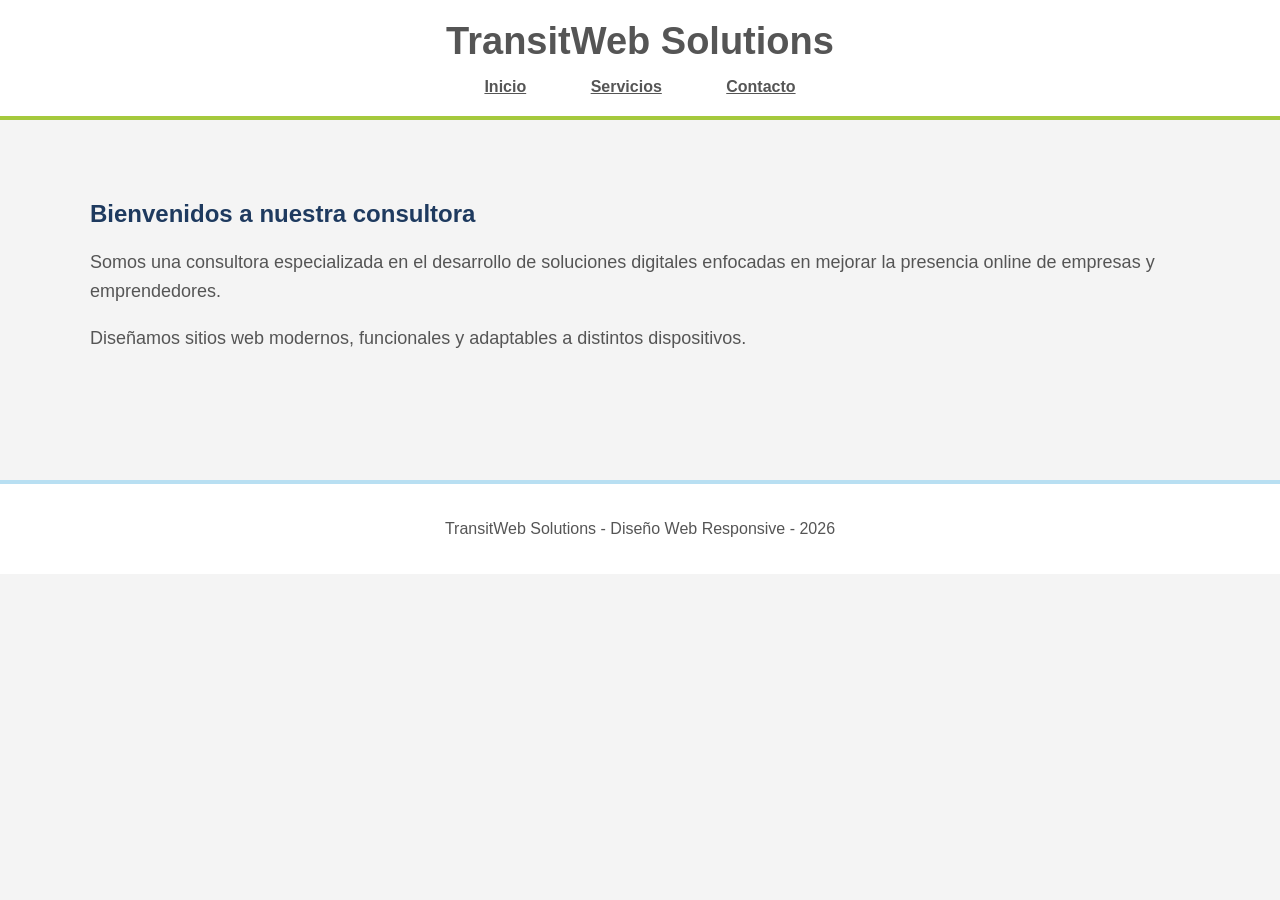
==== index.html @ 6f522b7a "Version 1 1era etapa del proyecto. Se creo el pagina inicial, el servicio y el contacto. Se le agr" ====
<!DOCTYPE html>
<html lang="es">
<head>
    <meta charset="UTF-8">
    <meta name="viewport" content="width=device-width, initial-scale=1.0">
    <title>TransitWeb Solutions - Inicio</title>
    <link rel="stylesheet" href="diseño.css">
</head>
<body>
    <header>
        <h1>TransitWeb Solutions</h1>
        <nav>
            <ul>
                <li><a href="index.html">Inicio</a></li>
                <li><a href="servicios.html">Servicios</a></li>
                <li><a href="contacto.html">Contacto</a></li>
            </ul>
        </nav>
    </header>

    <main>
        <section class="contenido">
            <h2>Bienvenidos a nuestra consultora</h2>
            <p>
                Somos una consultora especializada en el desarrollo de soluciones digitales
                enfocadas en mejorar la presencia online de empresas y emprendedores.
            </p>
            <p>
                Diseñamos sitios web modernos, funcionales y adaptables a distintos dispositivos.
            </p>
        </section>
    </main>

    <footer>
        <p>TransitWeb Solutions - Diseño Web Responsive - 2026</p>
    </footer>
</body>
</html>
---- diseño.css ----
body {
    margin: 0;
    font-family: Arial, sans-serif;
    background-color: #f4f4f4;
    color: #555;
}

header {
    background-color: #ffffff;
    color: #555;
    text-align: center;
    padding: 20px;
    border-bottom: 4px solid #a5c93d;
}

header h1 {
    margin: 0;
    font-size: 38px;
    color: #555;
}

nav {
    margin-top: 15px;
}

nav ul {
    list-style: none;
    padding: 0;
    margin: 0;
}

nav li {
    display: inline-block;
    margin: 0 15px;
}

nav a {
    color: #555;
    margin: 0 15px;
    font-weight: bold;
}

nav a:hover {
    color: #a5c93d;
}

main {
    padding: 30px 20px;
}

.contenido {
    max-width: 1100px;
    margin: 30px auto;
    padding: 20px;
}

.card {
    background-color: white;
    padding: 20px;
    margin-bottom: 20px;
    
}

.card h3 {
    color: #555;
    margin-top: 0;
}

.contenido h2 {
    color: #1e3a5f;
    margin-top: 0;
}

.contenido p {
    font-size: 18px;
    line-height: 1.6;
}

.lista-servicios {
    list-style: none;
    padding: 0;
}

.lista-servicios li {
    background-color: #dce6f2;
    margin: 10px 0;
    padding: 15px;
    border-radius: 8px;
}

footer {
    background-color: #ffffff;
    color: #555;
    text-align: center;
    padding: 20px;
    border-top: 4px solid #b8dff2;
    margin-top: 30px;
}
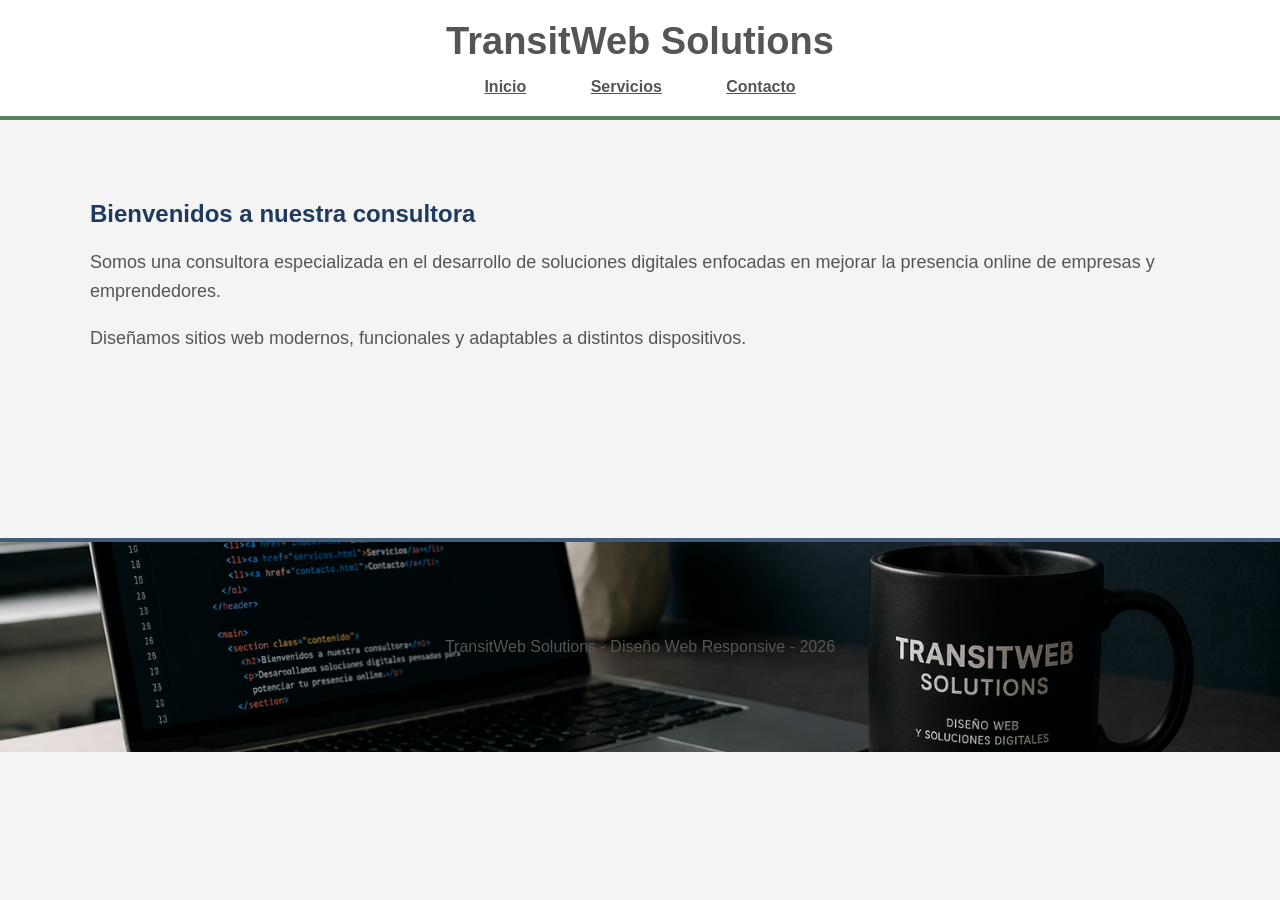
==== commit a64c5561: "Actualizar footer" ====
--- a/index.html
+++ b/index.html
@@ -29,6 +29,7 @@
                 Diseñamos sitios web modernos, funcionales y adaptables a distintos dispositivos.
             </p>
         </section>
+        
     </main>
 
     <footer>
--- a/diseño.css
+++ b/diseño.css
@@ -10,7 +10,7 @@
     color: #555;
     text-align: center;
     padding: 20px;
-    border-bottom: 4px solid #a5c93d;
+    border-bottom: 4px solid #588157;
 }
 
 header h1 {
@@ -46,6 +46,8 @@
 
 main {
     padding: 30px 20px;
+    height: 358px;
+    
 }
 
 .contenido {
@@ -54,17 +56,6 @@
     padding: 20px;
 }
 
-.card {
-    background-color: white;
-    padding: 20px;
-    margin-bottom: 20px;
-    
-}
-
-.card h3 {
-    color: #555;
-    margin-top: 0;
-}
 
 .contenido h2 {
     color: #1e3a5f;
@@ -89,10 +80,16 @@
 }
 
 footer {
-    background-color: #ffffff;
+    background-image: url(Footer.png);
+    background-size: cover;
+    background-position: center;
+    background-repeat: no-repeat;
+    text-align: center;
     color: #555;
     text-align: center;
-    padding: 20px;
-    border-top: 4px solid #b8dff2;
-    margin-top: 30px;
-}+    padding: 80px 20px;
+    position: relative;
+    border-top: 4px solid #415A77;
+    margin-top: auto;
+}
+
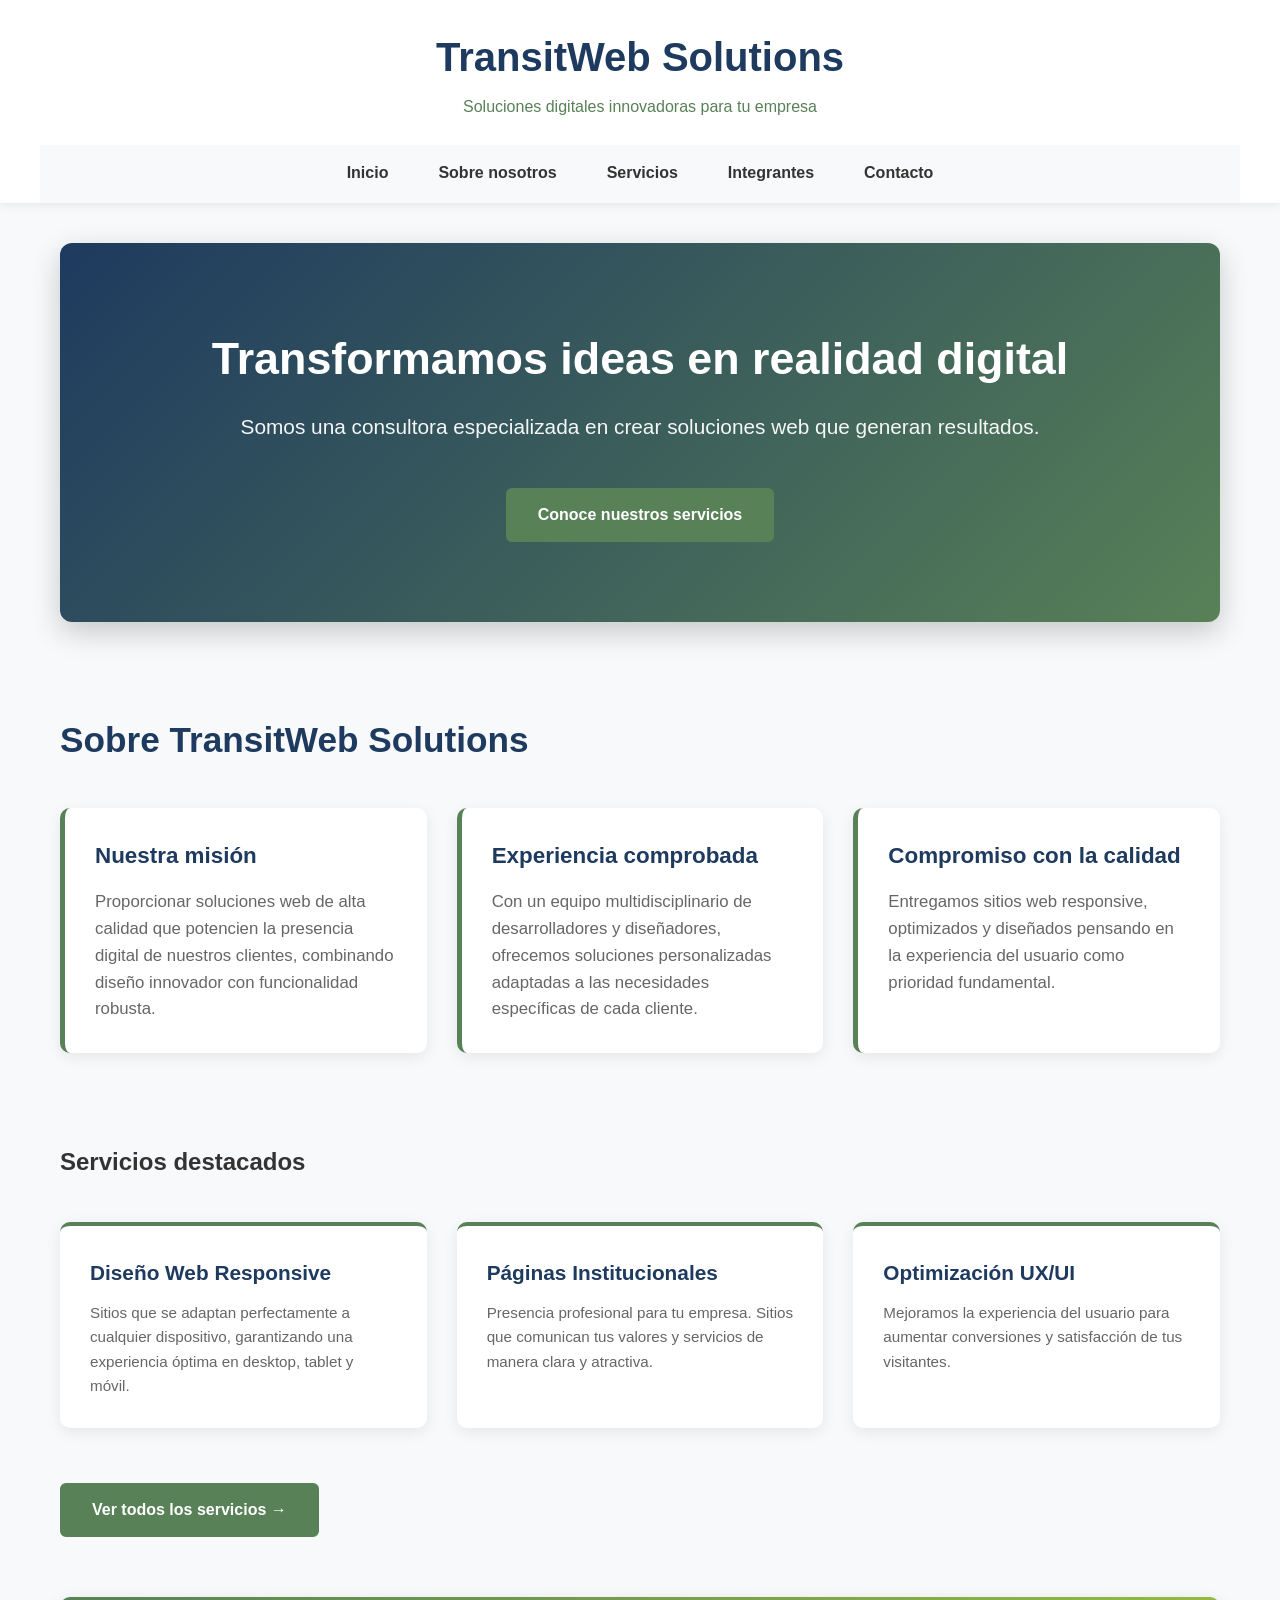
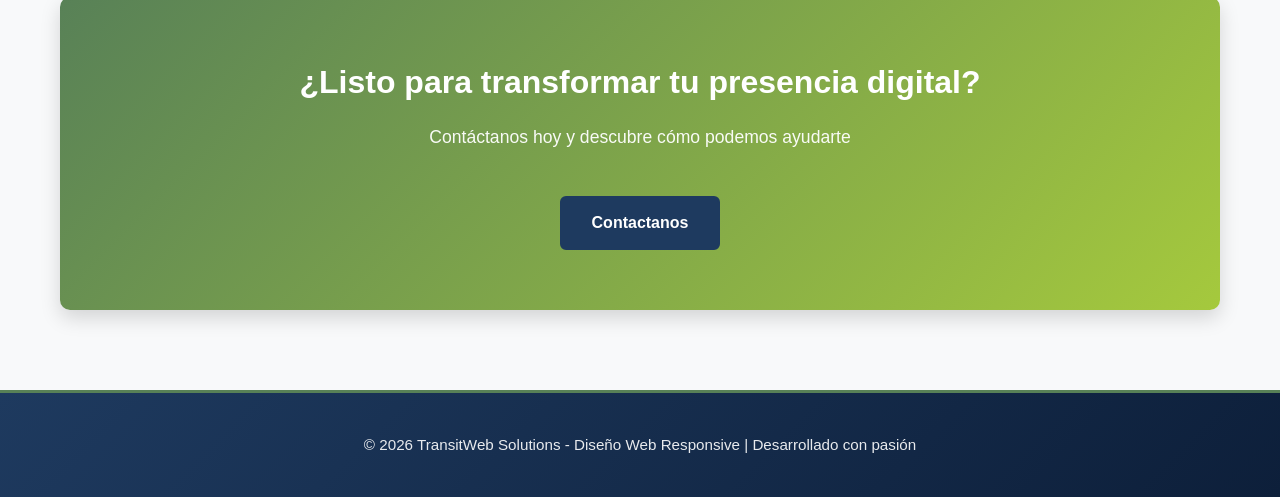
==== commit e9c8e321: "Add files via upload" ====
--- a/index.html
+++ b/index.html
@@ -8,32 +8,78 @@
 </head>
 <body>
     <header>
-        <h1>TransitWeb Solutions</h1>
+        <div class="header-container">
+            <h1>TransitWeb Solutions</h1>
+            <p class="tagline">Soluciones digitales innovadoras para tu empresa</p>
+        </div>
         <nav>
             <ul>
-                <li><a href="index.html">Inicio</a></li>
+                <li><a href="index.html#inicio">Inicio</a></li>
+                <li><a href="index.html#sobre-nosotros">Sobre nosotros</a></li>
                 <li><a href="servicios.html">Servicios</a></li>
+                <li><a href="integrantes.html">Integrantes</a></li>
                 <li><a href="contacto.html">Contacto</a></li>
             </ul>
         </nav>
     </header>
 
     <main>
-        <section class="contenido">
-            <h2>Bienvenidos a nuestra consultora</h2>
-            <p>
-                Somos una consultora especializada en el desarrollo de soluciones digitales
-                enfocadas en mejorar la presencia online de empresas y emprendedores.
-            </p>
-            <p>
-                Diseñamos sitios web modernos, funcionales y adaptables a distintos dispositivos.
-            </p>
+        <section id="inicio" class="hero">
+            <div class="hero-content">
+                <h2>Transformamos ideas en realidad digital</h2>
+                <p>Somos una consultora especializada en crear soluciones web que generan resultados.</p>
+                <a href="servicios.html" class="cta-button">Conoce nuestros servicios</a>
+            </div>
         </section>
-        
+
+        <section id="sobre-nosotros" class="contenido">
+            <h2>Sobre TransitWeb Solutions</h2>
+            <div class="about-grid">
+                <div class="about-item">
+                    <h3>Nuestra misión</h3>
+                    <p>Proporcionar soluciones web de alta calidad que potencien la presencia digital de nuestros clientes, combinando diseño innovador con funcionalidad robusta.</p>
+                </div>
+                <div class="about-item">
+                    <h3>Experiencia comprobada</h3>
+                    <p>Con un equipo multidisciplinario de desarrolladores y diseñadores, ofrecemos soluciones personalizadas adaptadas a las necesidades específicas de cada cliente.</p>
+                </div>
+                <div class="about-item">
+                    <h3>Compromiso con la calidad</h3>
+                    <p>Entregamos sitios web responsive, optimizados y diseñados pensando en la experiencia del usuario como prioridad fundamental.</p>
+                </div>
+            </div>
+        </section>
+
+        <section class="servicios-destacados">
+            <h2>Servicios destacados</h2>
+            <div class="servicios-grid">
+                <div class="servicio-card">
+                    <h3>Diseño Web Responsive</h3>
+                    <p>Sitios que se adaptan perfectamente a cualquier dispositivo, garantizando una experiencia óptima en desktop, tablet y móvil.</p>
+                </div>
+                <div class="servicio-card">
+                    <h3>Páginas Institucionales</h3>
+                    <p>Presencia profesional para tu empresa. Sitios que comunican tus valores y servicios de manera clara y atractiva.</p>
+                </div>
+                <div class="servicio-card">
+                    <h3>Optimización UX/UI</h3>
+                    <p>Mejoramos la experiencia del usuario para aumentar conversiones y satisfacción de tus visitantes.</p>
+                </div>
+            </div>
+            <a href="servicios.html" class="view-all">Ver todos los servicios →</a>
+        </section>
+
+        <section class="call-to-action">
+            <h2>¿Listo para transformar tu presencia digital?</h2>
+            <p>Contáctanos hoy y descubre cómo podemos ayudarte</p>
+            <a href="contacto.html" class="cta-button-dark">Contactanos</a>
+        </section>
     </main>
 
     <footer>
-        <p>TransitWeb Solutions - Diseño Web Responsive - 2026</p>
+        <div class="footer-content">
+            <p>&copy; 2026 TransitWeb Solutions - Diseño Web Responsive | Desarrollado con pasión</p>
+        </div>
     </footer>
 </body>
 </html>
--- a/diseño.css
+++ b/diseño.css
@@ -1,95 +1,572 @@
+* {
+    margin: 0;
+    padding: 0;
+    box-sizing: border-box;
+}
+
 body {
-    margin: 0;
-    font-family: Arial, sans-serif;
-    background-color: #f4f4f4;
-    color: #555;
-}
-
+    font-family: 'Segoe UI', Tahoma, Geneva, Verdana, sans-serif;
+    background-color: #f8f9fa;
+    color: #333;
+    line-height: 1.6;
+}
+
+/* HEADER */
 header {
     background-color: #ffffff;
-    color: #555;
+    box-shadow: 0 2px 10px rgba(0, 0, 0, 0.08);
+    position: sticky;
+    top: 0;
+    z-index: 1000;
+}
+
+.header-container {
+    max-width: 1200px;
+    margin: 0 auto;
+    padding: 25px 20px;
     text-align: center;
-    padding: 20px;
-    border-bottom: 4px solid #588157;
 }
 
 header h1 {
-    margin: 0;
-    font-size: 38px;
-    color: #555;
-}
-
+    font-size: 2.5rem;
+    color: #1e3a5f;
+    margin-bottom: 5px;
+    font-weight: 700;
+}
+
+.tagline {
+    color: #588157;
+    font-size: 1rem;
+    font-weight: 500;
+    margin: 0;
+}
+
+/* NAVEGACIÓN */
 nav {
-    margin-top: 15px;
+    max-width: 1200px;
+    margin: 0 auto;
+    background-color: #f8f9fa;
 }
 
 nav ul {
     list-style: none;
+    display: flex;
+    justify-content: center;
+    flex-wrap: wrap;
+    gap: 0;
     padding: 0;
-    margin: 0;
 }
 
 nav li {
+    margin: 0;
+}
+
+nav a {
+    display: block;
+    color: #333;
+    text-decoration: none;
+    font-weight: 600;
+    padding: 15px 25px;
+    transition: all 0.3s ease;
+    border-bottom: 3px solid transparent;
+}
+
+nav a:hover {
+    color: #588157;
+    border-bottom-color: #588157;
+    background-color: #f0f5f0;
+}
+
+/* MAIN */
+main {
+    max-width: 1200px;
+    margin: 0 auto;
+    padding: 0 20px;
+    min-height: calc(100vh - 300px);
+}
+
+/* HERO */
+.hero {
+    background: linear-gradient(135deg, #1e3a5f 0%, #588157 100%);
+    color: white;
+    padding: 80px 20px;
+    text-align: center;
+    border-radius: 12px;
+    margin: 40px 0;
+    box-shadow: 0 10px 30px rgba(0, 0, 0, 0.2);
+}
+
+.hero-content h2 {
+    font-size: 2.8rem;
+    margin-bottom: 15px;
+    font-weight: 700;
+}
+
+.hero-content p {
+    font-size: 1.3rem;
+    margin-bottom: 30px;
+    opacity: 0.95;
+}
+
+/* CONTENIDO GENERAL */
+.contenido {
+    padding: 50px 0;
+}
+
+.contenido h2 {
+    color: #1e3a5f;
+    font-size: 2.2rem;
+    margin-bottom: 20px;
+    font-weight: 700;
+}
+
+.contenido p {
+    font-size: 1.05rem;
+    color: #555;
+    margin-bottom: 20px;
+}
+
+.intro-text {
+    font-size: 1.1rem;
+    color: #666;
+    margin-bottom: 40px !important;
+    font-style: italic;
+}
+
+/* GRILLAS */
+.about-grid, .servicios-grid, .integrantes-grid, .valores-grid, .razones-grid {
+    display: grid;
+    grid-template-columns: repeat(auto-fit, minmax(300px, 1fr));
+    gap: 30px;
+    margin: 40px 0;
+}
+
+/* TARJETAS SOBRE NOSOTROS */
+.about-item {
+    background-color: white;
+    padding: 30px;
+    border-radius: 10px;
+    border-left: 5px solid #588157;
+    box-shadow: 0 4px 15px rgba(0, 0, 0, 0.08);
+    transition: transform 0.3s ease, box-shadow 0.3s ease;
+}
+
+.about-item:hover {
+    transform: translateY(-5px);
+    box-shadow: 0 8px 25px rgba(0, 0, 0, 0.12);
+}
+
+.about-item h3 {
+    color: #1e3a5f;
+    font-size: 1.4rem;
+    margin-bottom: 15px;
+    font-weight: 600;
+}
+
+.about-item p {
+    color: #666;
+    margin: 0;
+}
+
+/* TARJETAS DE SERVICIOS */
+.servicio-card {
+    background-color: white;
+    padding: 30px;
+    border-radius: 10px;
+    box-shadow: 0 4px 15px rgba(0, 0, 0, 0.08);
+    transition: all 0.3s ease;
+    border-top: 4px solid #588157;
+}
+
+.servicio-card:hover {
+    transform: translateY(-8px);
+    box-shadow: 0 10px 30px rgba(0, 0, 0, 0.15);
+    border-top-color: #a5c93d;
+}
+
+.servicio-card h3 {
+    color: #1e3a5f;
+    font-size: 1.3rem;
+    margin-bottom: 12px;
+    font-weight: 600;
+}
+
+.servicio-card p {
+    color: #666;
+    margin: 0;
+    font-size: 0.95rem;
+}
+
+/* SECCIÓN DE SERVICIOS DETALLADOS */
+.servicios-detallados {
+    margin: 40px 0;
+}
+
+.servicio-detalle {
+    background-color: white;
+    padding: 30px;
+    margin-bottom: 20px;
+    border-radius: 8px;
+    border-left: 5px solid #a5c93d;
+    box-shadow: 0 2px 10px rgba(0, 0, 0, 0.05);
+}
+
+.servicio-detalle h3 {
+    color: #1e3a5f;
+    font-size: 1.3rem;
+    margin-bottom: 12px;
+    font-weight: 600;
+}
+
+.servicio-detalle p {
+    color: #666;
+    margin-bottom: 15px;
+}
+
+.caracteristicas {
+    list-style: none;
+    padding-left: 0;
+}
+
+.caracteristicas li {
+    padding: 8px 0;
+    padding-left: 25px;
+    position: relative;
+    color: #555;
+}
+
+.caracteristicas li:before {
+    content: "✓";
+    position: absolute;
+    left: 0;
+    color: #588157;
+    font-weight: bold;
+    font-size: 1.2rem;
+}
+
+/* BOTONES */
+.cta-button, .cta-button-dark, .view-all, .link-personal {
     display: inline-block;
-    margin: 0 15px;
-}
-
-nav a {
+    padding: 12px 30px;
+    margin-top: 15px;
+    background-color: #588157;
+    color: white;
+    text-decoration: none;
+    border-radius: 6px;
+    font-weight: 600;
+    transition: all 0.3s ease;
+    border: 2px solid #588157;
+}
+
+.cta-button:hover, .cta-button-dark:hover, .view-all:hover, .link-personal:hover {
+    background-color: #4a6a48;
+    transform: translateY(-2px);
+    box-shadow: 0 5px 15px rgba(88, 129, 87, 0.3);
+}
+
+.cta-button-dark {
+    background-color: #1e3a5f;
+    border-color: #1e3a5f;
+}
+
+.cta-button-dark:hover {
+    background-color: #152a48;
+    box-shadow: 0 5px 15px rgba(30, 58, 95, 0.3);
+}
+
+/* SECCIÓN CALL TO ACTION */
+.call-to-action {
+    background: linear-gradient(135deg, #588157 0%, #a5c93d 100%);
+    color: white;
+    padding: 60px 30px;
+    text-align: center;
+    border-radius: 10px;
+    margin: 60px 0;
+    box-shadow: 0 8px 20px rgba(0, 0, 0, 0.15);
+}
+
+.call-to-action h2 {
+    color: white;
+    font-size: 2rem;
+    margin-bottom: 15px;
+}
+
+.call-to-action p {
+    color: rgba(255, 255, 255, 0.95);
+    font-size: 1.1rem;
+    margin-bottom: 30px;
+}
+
+/* POR QUÉ ELEGIRNOS */
+.por-que-elegirnos {
+    padding: 40px 0;
+}
+
+.razones-grid {
+    margin-top: 30px;
+}
+
+.razon {
+    background-color: white;
+    padding: 25px;
+    border-radius: 8px;
+    box-shadow: 0 2px 8px rgba(0, 0, 0, 0.05);
+    text-align: center;
+}
+
+.razon h4 {
+    color: #588157;
+    font-size: 1.1rem;
+    margin-bottom: 10px;
+    font-weight: 600;
+}
+
+.razon p {
+    color: #666;
+    font-size: 0.95rem;
+    margin: 0;
+}
+
+/* TARJETAS DE INTEGRANTES */
+.integrante-card {
+    background-color: white;
+    border-radius: 10px;
+    overflow: hidden;
+    box-shadow: 0 4px 15px rgba(0, 0, 0, 0.08);
+    transition: all 0.3s ease;
+}
+
+.integrante-card:hover {
+    transform: translateY(-8px);
+    box-shadow: 0 10px 30px rgba(0, 0, 0, 0.15);
+}
+
+.integrante-info {
+    padding: 30px;
+}
+
+.integrante-info h3 {
+    color: #1e3a5f;
+    font-size: 1.3rem;
+    margin-bottom: 8px;
+    font-weight: 600;
+}
+
+.rol {
+    color: #588157;
+    font-weight: 600;
+    font-size: 0.95rem;
+    margin-bottom: 12px !important;
+}
+
+.descripcion {
+    color: #666;
+    font-size: 0.95rem;
+    margin-bottom: 15px !important;
+    line-height: 1.5;
+}
+
+.link-personal {
+    font-size: 0.9rem;
+    padding: 8px 20px;
+    margin-top: 0 !important;
+}
+
+/* VALORES */
+.valores {
+    margin-top: 60px;
+}
+
+.valor {
+    background-color: white;
+    padding: 25px;
+    border-radius: 8px;
+    text-align: center;
+    box-shadow: 0 2px 8px rgba(0, 0, 0, 0.05);
+}
+
+.valor h4 {
+    color: #588157;
+    font-size: 1.2rem;
+    margin-bottom: 10px;
+    font-weight: 600;
+}
+
+.valor p {
+    color: #666;
+    margin: 0;
+    font-size: 0.95rem;
+}
+
+/* CONTACTO */
+.contact-info {
+    display: grid;
+    grid-template-columns: repeat(auto-fit, minmax(250px, 1fr));
+    gap: 30px;
+    margin: 40px 0;
+}
+
+.info-item {
+    background-color: white;
+    padding: 30px;
+    border-radius: 8px;
+    border-left: 4px solid #588157;
+    box-shadow: 0 2px 8px rgba(0, 0, 0, 0.05);
+}
+
+.info-item h3 {
+    color: #1e3a5f;
+    margin-bottom: 12px;
+}
+
+.info-item p {
+    margin: 0;
+    color: #666;
+}
+
+.info-item a {
+    color: #588157;
+    text-decoration: none;
+    font-weight: 600;
+    transition: color 0.3s ease;
+}
+
+.info-item a:hover {
+    color: #a5c93d;
+}
+
+.mt-40 {
+    margin-top: 40px;
+}
+
+.note {
+    background-color: #f0f5f0;
+    padding: 15px;
+    border-radius: 6px;
     color: #555;
-    margin: 0 15px;
-    font-weight: bold;
-}
-
-nav a:hover {
+    font-size: 0.95rem;
+    margin-top: 15px !important;
+}
+
+/* FOOTER */
+footer {
+    background: linear-gradient(135deg, #1e3a5f 0%, #0d1f3a 100%);
+    color: white;
+    text-align: center;
+    padding: 40px 20px;
+    margin-top: 80px;
+    border-top: 3px solid #588157;
+}
+
+.footer-content {
+    max-width: 1200px;
+    margin: 0 auto;
+}
+
+footer p {
+    margin: 0;
+    color: rgba(255, 255, 255, 0.9);
+    font-size: 0.95rem;
+}
+
+footer a {
     color: #a5c93d;
-}
-
-main {
-    padding: 30px 20px;
-    height: 358px;
-    
-}
-
-.contenido {
-    max-width: 1100px;
-    margin: 30px auto;
-    padding: 20px;
-}
-
-
-.contenido h2 {
-    color: #1e3a5f;
-    margin-top: 0;
-}
-
-.contenido p {
-    font-size: 18px;
-    line-height: 1.6;
-}
-
-.lista-servicios {
-    list-style: none;
-    padding: 0;
-}
-
-.lista-servicios li {
-    background-color: #dce6f2;
-    margin: 10px 0;
-    padding: 15px;
-    border-radius: 8px;
-}
-
-footer {
-    background-image: url(Footer.png);
-    background-size: cover;
-    background-position: center;
-    background-repeat: no-repeat;
-    text-align: center;
-    color: #555;
-    text-align: center;
-    padding: 80px 20px;
-    position: relative;
-    border-top: 4px solid #415A77;
-    margin-top: auto;
-}
-
+    text-decoration: none;
+}
+
+footer a:hover {
+    text-decoration: underline;
+}
+
+/* RESPONSIVE */
+@media (max-width: 768px) {
+    header h1 {
+        font-size: 2rem;
+    }
+
+    .tagline {
+        font-size: 0.9rem;
+    }
+
+    nav ul {
+        gap: 0;
+    }
+
+    nav a {
+        padding: 12px 15px;
+        font-size: 0.9rem;
+    }
+
+    .hero {
+        padding: 40px 20px;
+        margin: 20px 0;
+    }
+
+    .hero-content h2 {
+        font-size: 1.8rem;
+    }
+
+    .hero-content p {
+        font-size: 1rem;
+    }
+
+    .contenido h2 {
+        font-size: 1.8rem;
+    }
+
+    .call-to-action {
+        padding: 40px 20px;
+        margin: 40px 0;
+    }
+
+    .call-to-action h2 {
+        font-size: 1.5rem;
+    }
+
+    .about-grid, .servicios-grid, .integrantes-grid, .valores-grid, .razones-grid {
+        grid-template-columns: 1fr;
+        gap: 20px;
+    }
+
+    .servicios-detallados {
+        margin: 20px 0;
+    }
+
+    .servicio-detalle {
+        padding: 20px;
+        margin-bottom: 15px;
+    }
+}
+
+@media (max-width: 480px) {
+    header h1 {
+        font-size: 1.5rem;
+    }
+
+    .tagline {
+        font-size: 0.8rem;
+    }
+
+    nav a {
+        padding: 10px 12px;
+        font-size: 0.85rem;
+    }
+
+    .hero-content h2 {
+        font-size: 1.5rem;
+    }
+
+    .contenido h2 {
+        font-size: 1.5rem;
+    }
+
+    main {
+        padding: 0 15px;
+    }
+
+    .cta-button, .cta-button-dark, .view-all, .link-personal {
+        padding: 10px 20px;
+        font-size: 0.9rem;
+    }
+}
+
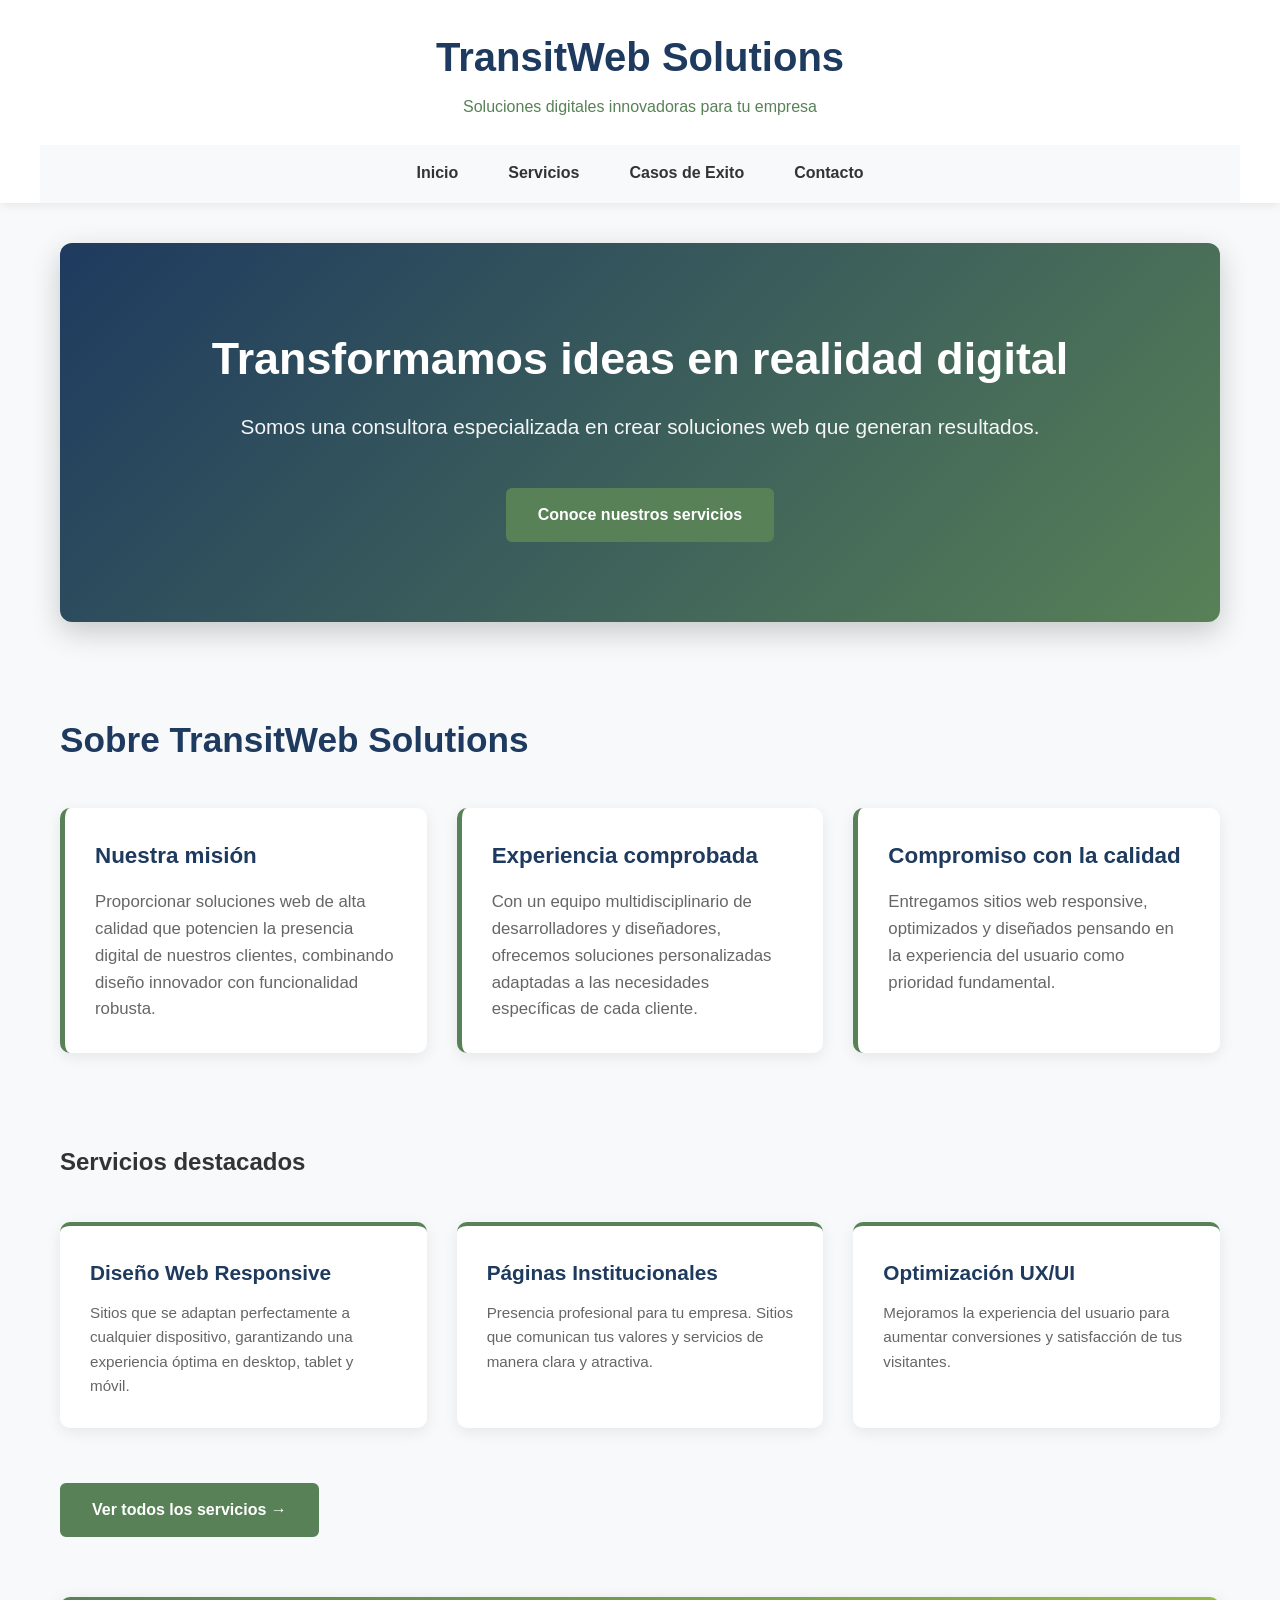
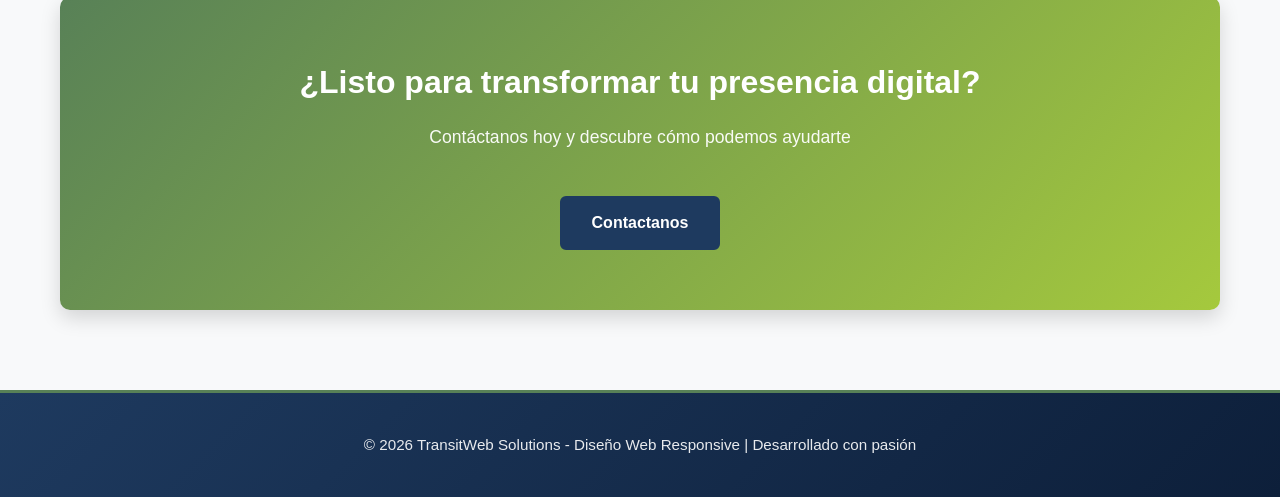
==== commit b3afc0f4: "Comit Nueva version 01" ====
--- a/index.html
+++ b/index.html
@@ -15,9 +15,8 @@
         <nav>
             <ul>
                 <li><a href="index.html#inicio">Inicio</a></li>
-                <li><a href="index.html#sobre-nosotros">Sobre nosotros</a></li>
                 <li><a href="servicios.html">Servicios</a></li>
-                <li><a href="integrantes.html">Integrantes</a></li>
+                <li><a href="casosDeExito.html">Casos de Exito</a></li>
                 <li><a href="contacto.html">Contacto</a></li>
             </ul>
         </nav>
--- a/diseño.css
+++ b/diseño.css
@@ -11,7 +11,7 @@
     line-height: 1.6;
 }
 
-/* HEADER */
+
 header {
     background-color: #ffffff;
     box-shadow: 0 2px 10px rgba(0, 0, 0, 0.08);
@@ -41,7 +41,7 @@
     margin: 0;
 }
 
-/* NAVEGACIÓN */
+
 nav {
     max-width: 1200px;
     margin: 0 auto;
@@ -77,7 +77,7 @@
     background-color: #f0f5f0;
 }
 
-/* MAIN */
+
 main {
     max-width: 1200px;
     margin: 0 auto;
@@ -85,7 +85,7 @@
     min-height: calc(100vh - 300px);
 }
 
-/* HERO */
+
 .hero {
     background: linear-gradient(135deg, #1e3a5f 0%, #588157 100%);
     color: white;
@@ -108,7 +108,7 @@
     opacity: 0.95;
 }
 
-/* CONTENIDO GENERAL */
+
 .contenido {
     padding: 50px 0;
 }
@@ -133,15 +133,15 @@
     font-style: italic;
 }
 
-/* GRILLAS */
-.about-grid, .servicios-grid, .integrantes-grid, .valores-grid, .razones-grid {
+
+.about-grid, .servicios-grid, .casosDeExito-grid, .valores-grid, .razones-grid {
     display: grid;
     grid-template-columns: repeat(auto-fit, minmax(300px, 1fr));
     gap: 30px;
     margin: 40px 0;
 }
 
-/* TARJETAS SOBRE NOSOTROS */
+
 .about-item {
     background-color: white;
     padding: 30px;
@@ -168,7 +168,7 @@
     margin: 0;
 }
 
-/* TARJETAS DE SERVICIOS */
+
 .servicio-card {
     background-color: white;
     padding: 30px;
@@ -197,7 +197,7 @@
     font-size: 0.95rem;
 }
 
-/* SECCIÓN DE SERVICIOS DETALLADOS */
+
 .servicios-detallados {
     margin: 40px 0;
 }
@@ -244,7 +244,7 @@
     font-size: 1.2rem;
 }
 
-/* BOTONES */
+
 .cta-button, .cta-button-dark, .view-all, .link-personal {
     display: inline-block;
     padding: 12px 30px;
@@ -274,7 +274,7 @@
     box-shadow: 0 5px 15px rgba(30, 58, 95, 0.3);
 }
 
-/* SECCIÓN CALL TO ACTION */
+
 .call-to-action {
     background: linear-gradient(135deg, #588157 0%, #a5c93d 100%);
     color: white;
@@ -297,7 +297,7 @@
     margin-bottom: 30px;
 }
 
-/* POR QUÉ ELEGIRNOS */
+
 .por-que-elegirnos {
     padding: 40px 0;
 }
@@ -327,25 +327,28 @@
     margin: 0;
 }
 
-/* TARJETAS DE INTEGRANTES */
-.integrante-card {
+
+.casosDeExito-card {
     background-color: white;
     border-radius: 10px;
     overflow: hidden;
     box-shadow: 0 4px 15px rgba(0, 0, 0, 0.08);
     transition: all 0.3s ease;
-}
-
-.integrante-card:hover {
+    display: flex;
+    flex-direction: column;
+    height: 100%;
+}
+
+.casosDeExito-card:hover {
     transform: translateY(-8px);
     box-shadow: 0 10px 30px rgba(0, 0, 0, 0.15);
 }
 
-.integrante-info {
+.casosDeExito-info {
     padding: 30px;
 }
 
-.integrante-info h3 {
+.casosDeExito-info h3 {
     color: #1e3a5f;
     font-size: 1.3rem;
     margin-bottom: 8px;
@@ -372,7 +375,7 @@
     margin-top: 0 !important;
 }
 
-/* VALORES */
+
 .valores {
     margin-top: 60px;
 }
@@ -398,7 +401,7 @@
     font-size: 0.95rem;
 }
 
-/* CONTACTO */
+
 .contact-info {
     display: grid;
     grid-template-columns: repeat(auto-fit, minmax(250px, 1fr));
@@ -448,7 +451,7 @@
     margin-top: 15px !important;
 }
 
-/* FOOTER */
+
 footer {
     background: linear-gradient(135deg, #1e3a5f 0%, #0d1f3a 100%);
     color: white;
@@ -478,7 +481,7 @@
     text-decoration: underline;
 }
 
-/* RESPONSIVE */
+
 @media (max-width: 768px) {
     header h1 {
         font-size: 2rem;
@@ -523,7 +526,13 @@
         font-size: 1.5rem;
     }
 
-    .about-grid, .servicios-grid, .integrantes-grid, .valores-grid, .razones-grid {
+    .caso-img {
+    width: 100%;
+    height: 80px;
+    object-fit: cover;
+    display: block;
+    }
+    .about-grid, .servicios-grid, .casosDeExito-grid, .valores-grid, .razones-grid {
         grid-template-columns: 1fr;
         gap: 20px;
     }
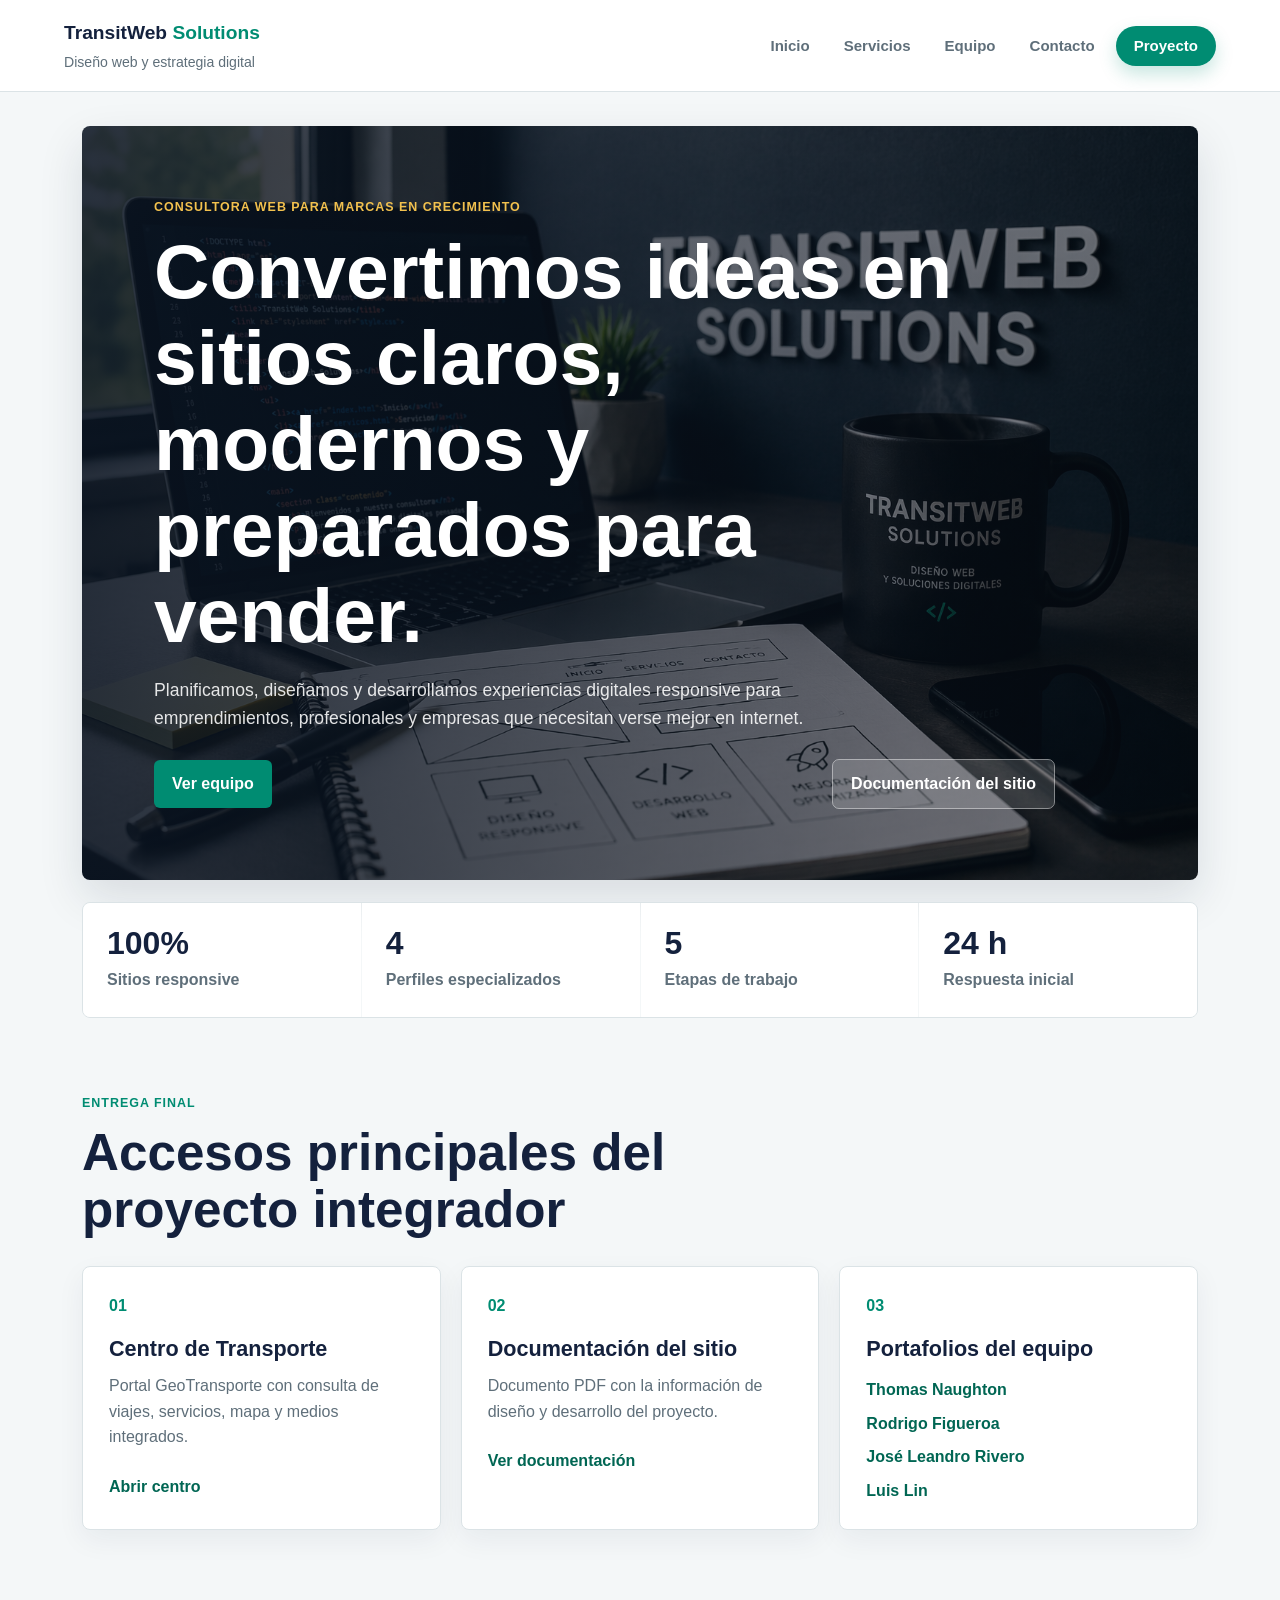
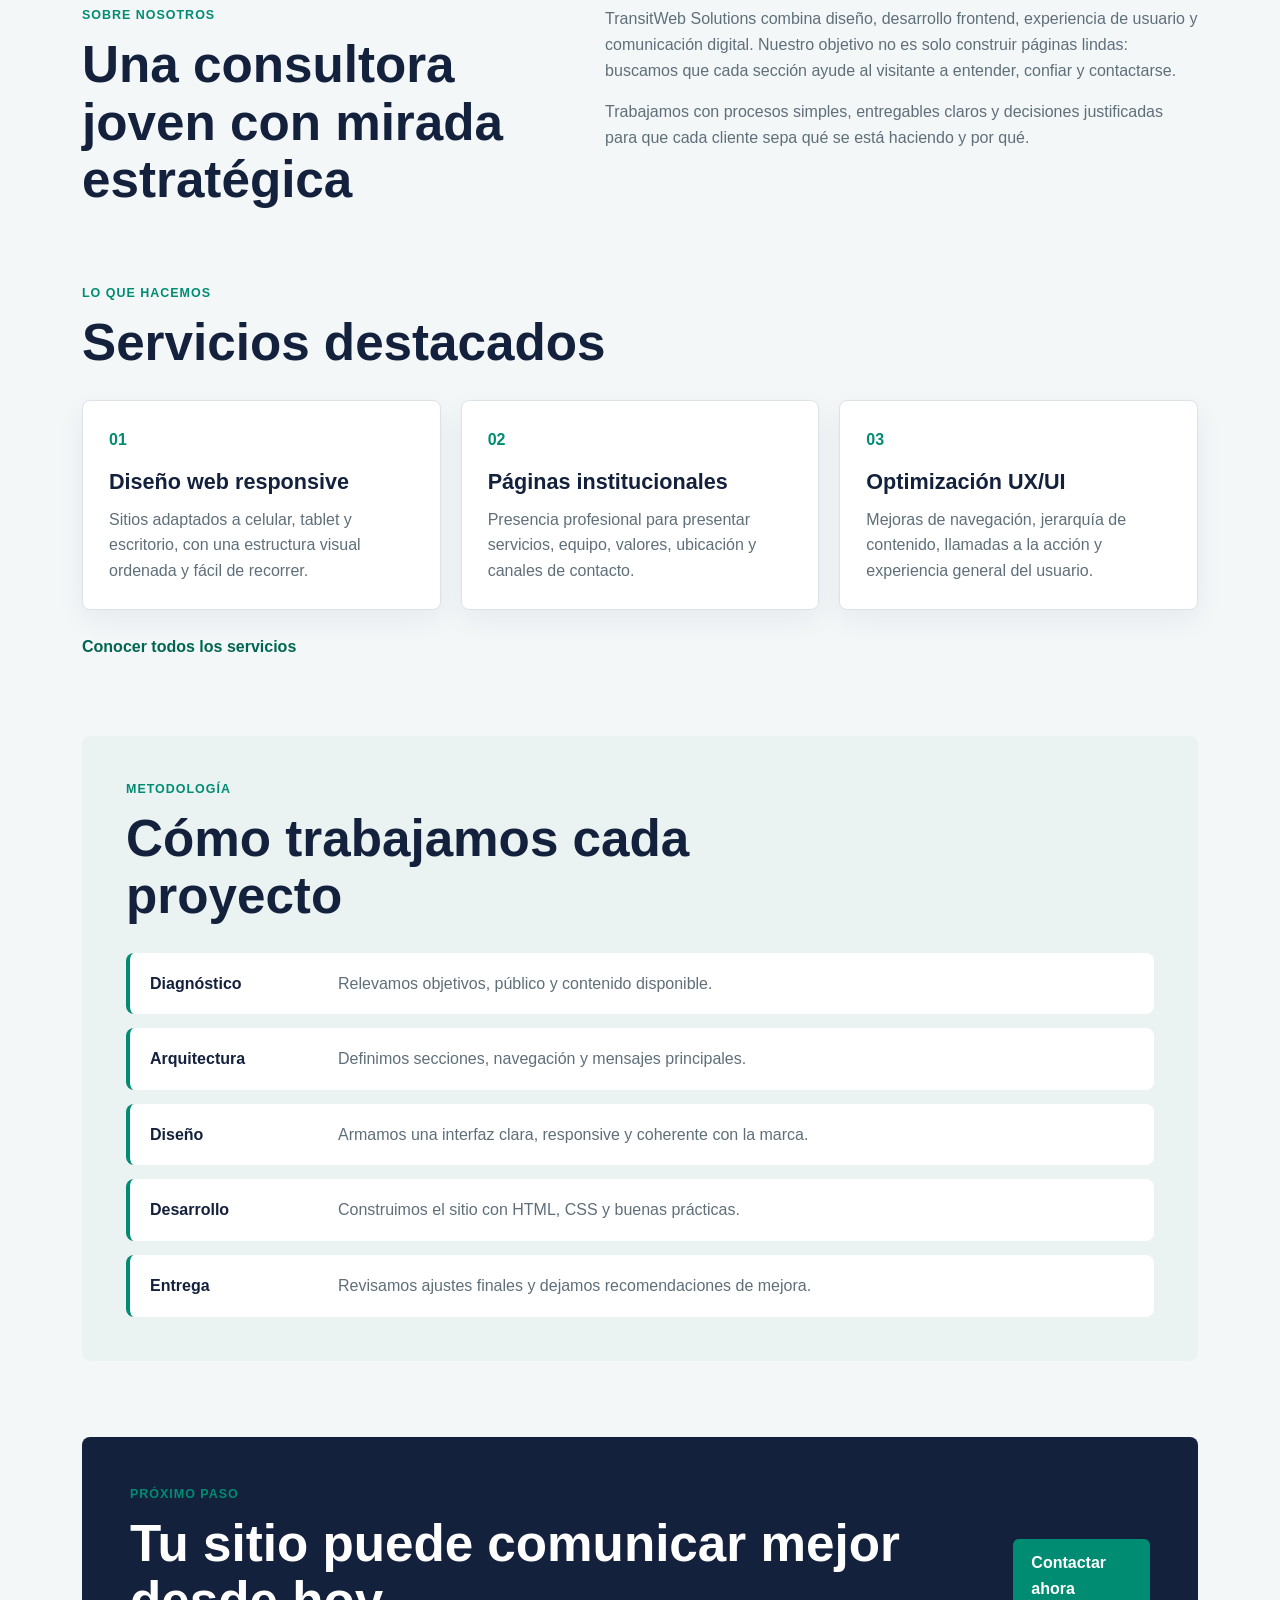
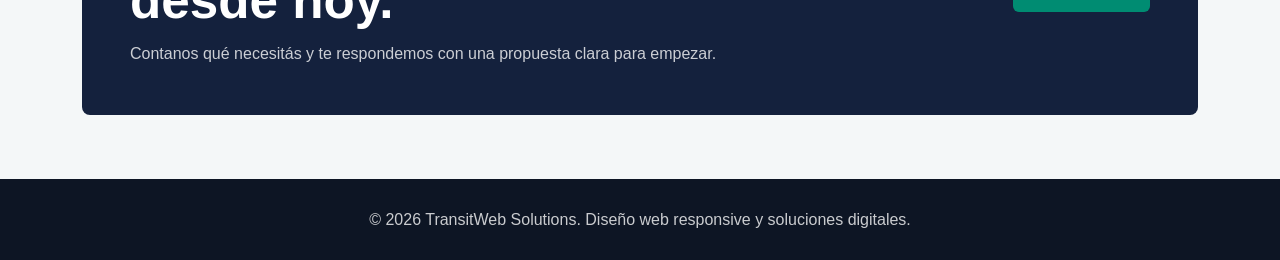
==== commit ce3fb1d5: "Commit 330 Ultimos pasos" ====
--- a/index.html
+++ b/index.html
@@ -1,84 +1,154 @@
-<!DOCTYPE html>
-<html lang="es">
-<head>
-    <meta charset="UTF-8">
-    <meta name="viewport" content="width=device-width, initial-scale=1.0">
-    <title>TransitWeb Solutions - Inicio</title>
-    <link rel="stylesheet" href="diseño.css">
-</head>
-<body>
-    <header>
-        <div class="header-container">
-            <h1>TransitWeb Solutions</h1>
-            <p class="tagline">Soluciones digitales innovadoras para tu empresa</p>
-        </div>
-        <nav>
-            <ul>
-                <li><a href="index.html#inicio">Inicio</a></li>
-                <li><a href="servicios.html">Servicios</a></li>
-                <li><a href="casosDeExito.html">Casos de Exito</a></li>
-                <li><a href="contacto.html">Contacto</a></li>
-            </ul>
-        </nav>
-    </header>
-
-    <main>
-        <section id="inicio" class="hero">
-            <div class="hero-content">
-                <h2>Transformamos ideas en realidad digital</h2>
-                <p>Somos una consultora especializada en crear soluciones web que generan resultados.</p>
-                <a href="servicios.html" class="cta-button">Conoce nuestros servicios</a>
-            </div>
-        </section>
-
-        <section id="sobre-nosotros" class="contenido">
-            <h2>Sobre TransitWeb Solutions</h2>
-            <div class="about-grid">
-                <div class="about-item">
-                    <h3>Nuestra misión</h3>
-                    <p>Proporcionar soluciones web de alta calidad que potencien la presencia digital de nuestros clientes, combinando diseño innovador con funcionalidad robusta.</p>
-                </div>
-                <div class="about-item">
-                    <h3>Experiencia comprobada</h3>
-                    <p>Con un equipo multidisciplinario de desarrolladores y diseñadores, ofrecemos soluciones personalizadas adaptadas a las necesidades específicas de cada cliente.</p>
-                </div>
-                <div class="about-item">
-                    <h3>Compromiso con la calidad</h3>
-                    <p>Entregamos sitios web responsive, optimizados y diseñados pensando en la experiencia del usuario como prioridad fundamental.</p>
-                </div>
-            </div>
-        </section>
-
-        <section class="servicios-destacados">
-            <h2>Servicios destacados</h2>
-            <div class="servicios-grid">
-                <div class="servicio-card">
-                    <h3>Diseño Web Responsive</h3>
-                    <p>Sitios que se adaptan perfectamente a cualquier dispositivo, garantizando una experiencia óptima en desktop, tablet y móvil.</p>
-                </div>
-                <div class="servicio-card">
-                    <h3>Páginas Institucionales</h3>
-                    <p>Presencia profesional para tu empresa. Sitios que comunican tus valores y servicios de manera clara y atractiva.</p>
-                </div>
-                <div class="servicio-card">
-                    <h3>Optimización UX/UI</h3>
-                    <p>Mejoramos la experiencia del usuario para aumentar conversiones y satisfacción de tus visitantes.</p>
-                </div>
-            </div>
-            <a href="servicios.html" class="view-all">Ver todos los servicios →</a>
-        </section>
-
-        <section class="call-to-action">
-            <h2>¿Listo para transformar tu presencia digital?</h2>
-            <p>Contáctanos hoy y descubre cómo podemos ayudarte</p>
-            <a href="contacto.html" class="cta-button-dark">Contactanos</a>
-        </section>
-    </main>
-
-    <footer>
-        <div class="footer-content">
-            <p>&copy; 2026 TransitWeb Solutions - Diseño Web Responsive | Desarrollado con pasión</p>
-        </div>
-    </footer>
-</body>
-</html>+<!DOCTYPE html>
+<html lang="es">
+<head>
+    <meta charset="UTF-8">
+    <meta name="viewport" content="width=device-width, initial-scale=1.0">
+    <title>TransitWeb Solutions | Consultora digital</title>
+    <link rel="stylesheet" href="diseño.css">
+</head>
+<body>
+    <header class="site-header">
+        <div class="brand">
+            <a href="index.html" class="logo">TransitWeb <span>Solutions</span></a>
+            <p>Diseño web y estrategia digital</p>
+        </div>
+        <nav aria-label="Navegación principal">
+            <ul>
+                <li><a href="index.html#inicio">Inicio</a></li>
+                <li><a href="servicios.html">Servicios</a></li>
+                <li><a href="integrantes.html">Equipo</a></li>
+                <li><a href="contacto.html">Contacto</a></li>
+                <li><a href="../../Centro-transporte-inteligente-Grupo-10-main/index.html" class="project-link">Proyecto</a></li>
+            </ul>
+        </nav>
+    </header>
+
+    <main>
+        <section id="inicio" class="hero">
+            <div class="hero-content">
+                <p class="eyebrow">Consultora web para marcas en crecimiento</p>
+                <h1>Convertimos ideas en sitios claros, modernos y preparados para vender.</h1>
+                <p>Planificamos, diseñamos y desarrollamos experiencias digitales responsive para emprendimientos, profesionales y empresas que necesitan verse mejor en internet.</p>
+                <div class="hero-actions">
+                    <a href="integrantes.html" class="button primary">Ver equipo</a>
+                    <a href="GeoTransporte_Actividad2.pdf" class="button secondary doc-button" target="_blank" rel="noopener">Documentación del sitio</a>
+                </div>
+            </div>
+        </section>
+
+        <section class="metrics" aria-label="Indicadores de la consultora">
+            <article>
+                <strong>100%</strong>
+                <span>Sitios responsive</span>
+            </article>
+            <article>
+                <strong>4</strong>
+                <span>Perfiles especializados</span>
+            </article>
+            <article>
+                <strong>5</strong>
+                <span>Etapas de trabajo</span>
+            </article>
+            <article>
+                <strong>24 h</strong>
+                <span>Respuesta inicial</span>
+            </article>
+        </section>
+
+        <section class="section">
+            <div class="section-heading">
+                <p class="eyebrow">Entrega final</p>
+                <h2>Accesos principales del proyecto integrador</h2>
+            </div>
+            <div class="card-grid delivery-grid">
+                <article class="card">
+                    <span class="card-number">01</span>
+                    <h3>Centro de Transporte</h3>
+                    <p>Portal GeoTransporte con consulta de viajes, servicios, mapa y medios integrados.</p>
+                    <a href="../../Centro-transporte-inteligente-Grupo-10-main/index.html" class="text-link project-link">Abrir centro</a>
+                </article>
+                <article class="card">
+                    <span class="card-number">02</span>
+                    <h3>Documentación del sitio</h3>
+                    <p>Documento PDF con la información de diseño y desarrollo del proyecto.</p>
+                    <a href="GeoTransporte_Actividad2.pdf" class="text-link" target="_blank" rel="noopener">Ver documentación</a>
+                </article>
+                <article class="card">
+                    <span class="card-number">03</span>
+                    <h3>Portafolios del equipo</h3>
+                    <ul class="portfolio-list">
+                        <li><a href="https://naughtongit.github.io/Proyecto-Web/" target="_blank" rel="noopener">Thomas Naughton</a></li>
+                        <li><a href="https://rofigueroa-uade.github.io/WebDesignUADE/" target="_blank" rel="noopener">Rodrigo Figueroa</a></li>
+                        <li><a href="https://joserivero17.github.io/Proyecto-web/#sobre-mi" target="_blank" rel="noopener">José Leandro Rivero</a></li>
+                        <li><a href="https://luisuade.github.io/Pagina-Personal/" target="_blank" rel="noopener">Luis Lin</a></li>
+                    </ul>
+                </article>
+            </div>
+        </section>
+
+        <section id="sobre-nosotros" class="section split">
+            <div>
+                <p class="eyebrow">Sobre nosotros</p>
+                <h2>Una consultora joven con mirada estratégica</h2>
+            </div>
+            <div class="section-copy">
+                <p>TransitWeb Solutions combina diseño, desarrollo frontend, experiencia de usuario y comunicación digital. Nuestro objetivo no es solo construir páginas lindas: buscamos que cada sección ayude al visitante a entender, confiar y contactarse.</p>
+                <p>Trabajamos con procesos simples, entregables claros y decisiones justificadas para que cada cliente sepa qué se está haciendo y por qué.</p>
+            </div>
+        </section>
+
+        <section class="section">
+            <div class="section-heading">
+                <p class="eyebrow">Lo que hacemos</p>
+                <h2>Servicios destacados</h2>
+            </div>
+            <div class="card-grid">
+                <article class="card">
+                    <span class="card-number">01</span>
+                    <h3>Diseño web responsive</h3>
+                    <p>Sitios adaptados a celular, tablet y escritorio, con una estructura visual ordenada y fácil de recorrer.</p>
+                </article>
+                <article class="card">
+                    <span class="card-number">02</span>
+                    <h3>Páginas institucionales</h3>
+                    <p>Presencia profesional para presentar servicios, equipo, valores, ubicación y canales de contacto.</p>
+                </article>
+                <article class="card">
+                    <span class="card-number">03</span>
+                    <h3>Optimización UX/UI</h3>
+                    <p>Mejoras de navegación, jerarquía de contenido, llamadas a la acción y experiencia general del usuario.</p>
+                </article>
+            </div>
+            <a href="servicios.html" class="text-link">Conocer todos los servicios</a>
+        </section>
+
+        <section class="section process">
+            <div class="section-heading">
+                <p class="eyebrow">Metodología</p>
+                <h2>Cómo trabajamos cada proyecto</h2>
+            </div>
+            <ol class="steps">
+                <li><strong>Diagnóstico</strong><span>Relevamos objetivos, público y contenido disponible.</span></li>
+                <li><strong>Arquitectura</strong><span>Definimos secciones, navegación y mensajes principales.</span></li>
+                <li><strong>Diseño</strong><span>Armamos una interfaz clara, responsive y coherente con la marca.</span></li>
+                <li><strong>Desarrollo</strong><span>Construimos el sitio con HTML, CSS y buenas prácticas.</span></li>
+                <li><strong>Entrega</strong><span>Revisamos ajustes finales y dejamos recomendaciones de mejora.</span></li>
+            </ol>
+        </section>
+
+        <section class="cta-panel">
+            <div>
+                <p class="eyebrow">Próximo paso</p>
+                <h2>Tu sitio puede comunicar mejor desde hoy.</h2>
+                <p>Contanos qué necesitás y te respondemos con una propuesta clara para empezar.</p>
+            </div>
+            <a href="contacto.html" class="button primary">Contactar ahora</a>
+        </section>
+    </main>
+
+    <footer>
+        <p>&copy; 2026 TransitWeb Solutions. Diseño web responsive y soluciones digitales.</p>
+    </footer>
+    <script src="transitweb.js"></script>
+</body>
+</html>
--- a/diseño.css
+++ b/diseño.css
@@ -1,581 +1,664 @@
-* {
-    margin: 0;
-    padding: 0;
-    box-sizing: border-box;
-}
-
-body {
-    font-family: 'Segoe UI', Tahoma, Geneva, Verdana, sans-serif;
-    background-color: #f8f9fa;
-    color: #333;
-    line-height: 1.6;
-}
-
-
-header {
-    background-color: #ffffff;
-    box-shadow: 0 2px 10px rgba(0, 0, 0, 0.08);
-    position: sticky;
-    top: 0;
-    z-index: 1000;
-}
-
-.header-container {
-    max-width: 1200px;
-    margin: 0 auto;
-    padding: 25px 20px;
-    text-align: center;
-}
-
-header h1 {
-    font-size: 2.5rem;
-    color: #1e3a5f;
-    margin-bottom: 5px;
-    font-weight: 700;
-}
-
-.tagline {
-    color: #588157;
-    font-size: 1rem;
-    font-weight: 500;
-    margin: 0;
-}
-
-
-nav {
-    max-width: 1200px;
-    margin: 0 auto;
-    background-color: #f8f9fa;
-}
-
-nav ul {
-    list-style: none;
-    display: flex;
-    justify-content: center;
-    flex-wrap: wrap;
-    gap: 0;
-    padding: 0;
-}
-
-nav li {
-    margin: 0;
-}
-
-nav a {
-    display: block;
-    color: #333;
-    text-decoration: none;
-    font-weight: 600;
-    padding: 15px 25px;
-    transition: all 0.3s ease;
-    border-bottom: 3px solid transparent;
-}
-
-nav a:hover {
-    color: #588157;
-    border-bottom-color: #588157;
-    background-color: #f0f5f0;
-}
-
-
-main {
-    max-width: 1200px;
-    margin: 0 auto;
-    padding: 0 20px;
-    min-height: calc(100vh - 300px);
-}
-
-
-.hero {
-    background: linear-gradient(135deg, #1e3a5f 0%, #588157 100%);
-    color: white;
-    padding: 80px 20px;
-    text-align: center;
-    border-radius: 12px;
-    margin: 40px 0;
-    box-shadow: 0 10px 30px rgba(0, 0, 0, 0.2);
-}
-
-.hero-content h2 {
-    font-size: 2.8rem;
-    margin-bottom: 15px;
-    font-weight: 700;
-}
-
-.hero-content p {
-    font-size: 1.3rem;
-    margin-bottom: 30px;
-    opacity: 0.95;
-}
-
-
-.contenido {
-    padding: 50px 0;
-}
-
-.contenido h2 {
-    color: #1e3a5f;
-    font-size: 2.2rem;
-    margin-bottom: 20px;
-    font-weight: 700;
-}
-
-.contenido p {
-    font-size: 1.05rem;
-    color: #555;
-    margin-bottom: 20px;
-}
-
-.intro-text {
-    font-size: 1.1rem;
-    color: #666;
-    margin-bottom: 40px !important;
-    font-style: italic;
-}
-
-
-.about-grid, .servicios-grid, .casosDeExito-grid, .valores-grid, .razones-grid {
-    display: grid;
-    grid-template-columns: repeat(auto-fit, minmax(300px, 1fr));
-    gap: 30px;
-    margin: 40px 0;
-}
-
-
-.about-item {
-    background-color: white;
-    padding: 30px;
-    border-radius: 10px;
-    border-left: 5px solid #588157;
-    box-shadow: 0 4px 15px rgba(0, 0, 0, 0.08);
-    transition: transform 0.3s ease, box-shadow 0.3s ease;
-}
-
-.about-item:hover {
-    transform: translateY(-5px);
-    box-shadow: 0 8px 25px rgba(0, 0, 0, 0.12);
-}
-
-.about-item h3 {
-    color: #1e3a5f;
-    font-size: 1.4rem;
-    margin-bottom: 15px;
-    font-weight: 600;
-}
-
-.about-item p {
-    color: #666;
-    margin: 0;
-}
-
-
-.servicio-card {
-    background-color: white;
-    padding: 30px;
-    border-radius: 10px;
-    box-shadow: 0 4px 15px rgba(0, 0, 0, 0.08);
-    transition: all 0.3s ease;
-    border-top: 4px solid #588157;
-}
-
-.servicio-card:hover {
-    transform: translateY(-8px);
-    box-shadow: 0 10px 30px rgba(0, 0, 0, 0.15);
-    border-top-color: #a5c93d;
-}
-
-.servicio-card h3 {
-    color: #1e3a5f;
-    font-size: 1.3rem;
-    margin-bottom: 12px;
-    font-weight: 600;
-}
-
-.servicio-card p {
-    color: #666;
-    margin: 0;
-    font-size: 0.95rem;
-}
-
-
-.servicios-detallados {
-    margin: 40px 0;
-}
-
-.servicio-detalle {
-    background-color: white;
-    padding: 30px;
-    margin-bottom: 20px;
-    border-radius: 8px;
-    border-left: 5px solid #a5c93d;
-    box-shadow: 0 2px 10px rgba(0, 0, 0, 0.05);
-}
-
-.servicio-detalle h3 {
-    color: #1e3a5f;
-    font-size: 1.3rem;
-    margin-bottom: 12px;
-    font-weight: 600;
-}
-
-.servicio-detalle p {
-    color: #666;
-    margin-bottom: 15px;
-}
-
-.caracteristicas {
-    list-style: none;
-    padding-left: 0;
-}
-
-.caracteristicas li {
-    padding: 8px 0;
-    padding-left: 25px;
-    position: relative;
-    color: #555;
-}
-
-.caracteristicas li:before {
-    content: "✓";
-    position: absolute;
-    left: 0;
-    color: #588157;
-    font-weight: bold;
-    font-size: 1.2rem;
-}
-
-
-.cta-button, .cta-button-dark, .view-all, .link-personal {
-    display: inline-block;
-    padding: 12px 30px;
-    margin-top: 15px;
-    background-color: #588157;
-    color: white;
-    text-decoration: none;
-    border-radius: 6px;
-    font-weight: 600;
-    transition: all 0.3s ease;
-    border: 2px solid #588157;
-}
-
-.cta-button:hover, .cta-button-dark:hover, .view-all:hover, .link-personal:hover {
-    background-color: #4a6a48;
-    transform: translateY(-2px);
-    box-shadow: 0 5px 15px rgba(88, 129, 87, 0.3);
-}
-
-.cta-button-dark {
-    background-color: #1e3a5f;
-    border-color: #1e3a5f;
-}
-
-.cta-button-dark:hover {
-    background-color: #152a48;
-    box-shadow: 0 5px 15px rgba(30, 58, 95, 0.3);
-}
-
-
-.call-to-action {
-    background: linear-gradient(135deg, #588157 0%, #a5c93d 100%);
-    color: white;
-    padding: 60px 30px;
-    text-align: center;
-    border-radius: 10px;
-    margin: 60px 0;
-    box-shadow: 0 8px 20px rgba(0, 0, 0, 0.15);
-}
-
-.call-to-action h2 {
-    color: white;
-    font-size: 2rem;
-    margin-bottom: 15px;
-}
-
-.call-to-action p {
-    color: rgba(255, 255, 255, 0.95);
-    font-size: 1.1rem;
-    margin-bottom: 30px;
-}
-
-
-.por-que-elegirnos {
-    padding: 40px 0;
-}
-
-.razones-grid {
-    margin-top: 30px;
-}
-
-.razon {
-    background-color: white;
-    padding: 25px;
-    border-radius: 8px;
-    box-shadow: 0 2px 8px rgba(0, 0, 0, 0.05);
-    text-align: center;
-}
-
-.razon h4 {
-    color: #588157;
-    font-size: 1.1rem;
-    margin-bottom: 10px;
-    font-weight: 600;
-}
-
-.razon p {
-    color: #666;
-    font-size: 0.95rem;
-    margin: 0;
-}
-
-
-.casosDeExito-card {
-    background-color: white;
-    border-radius: 10px;
-    overflow: hidden;
-    box-shadow: 0 4px 15px rgba(0, 0, 0, 0.08);
-    transition: all 0.3s ease;
-    display: flex;
-    flex-direction: column;
-    height: 100%;
-}
-
-.casosDeExito-card:hover {
-    transform: translateY(-8px);
-    box-shadow: 0 10px 30px rgba(0, 0, 0, 0.15);
-}
-
-.casosDeExito-info {
-    padding: 30px;
-}
-
-.casosDeExito-info h3 {
-    color: #1e3a5f;
-    font-size: 1.3rem;
-    margin-bottom: 8px;
-    font-weight: 600;
-}
-
-.rol {
-    color: #588157;
-    font-weight: 600;
-    font-size: 0.95rem;
-    margin-bottom: 12px !important;
-}
-
-.descripcion {
-    color: #666;
-    font-size: 0.95rem;
-    margin-bottom: 15px !important;
-    line-height: 1.5;
-}
-
-.link-personal {
-    font-size: 0.9rem;
-    padding: 8px 20px;
-    margin-top: 0 !important;
-}
-
-
-.valores {
-    margin-top: 60px;
-}
-
-.valor {
-    background-color: white;
-    padding: 25px;
-    border-radius: 8px;
-    text-align: center;
-    box-shadow: 0 2px 8px rgba(0, 0, 0, 0.05);
-}
-
-.valor h4 {
-    color: #588157;
-    font-size: 1.2rem;
-    margin-bottom: 10px;
-    font-weight: 600;
-}
-
-.valor p {
-    color: #666;
-    margin: 0;
-    font-size: 0.95rem;
-}
-
-
-.contact-info {
-    display: grid;
-    grid-template-columns: repeat(auto-fit, minmax(250px, 1fr));
-    gap: 30px;
-    margin: 40px 0;
-}
-
-.info-item {
-    background-color: white;
-    padding: 30px;
-    border-radius: 8px;
-    border-left: 4px solid #588157;
-    box-shadow: 0 2px 8px rgba(0, 0, 0, 0.05);
-}
-
-.info-item h3 {
-    color: #1e3a5f;
-    margin-bottom: 12px;
-}
-
-.info-item p {
-    margin: 0;
-    color: #666;
-}
-
-.info-item a {
-    color: #588157;
-    text-decoration: none;
-    font-weight: 600;
-    transition: color 0.3s ease;
-}
-
-.info-item a:hover {
-    color: #a5c93d;
-}
-
-.mt-40 {
-    margin-top: 40px;
-}
-
-.note {
-    background-color: #f0f5f0;
-    padding: 15px;
-    border-radius: 6px;
-    color: #555;
-    font-size: 0.95rem;
-    margin-top: 15px !important;
-}
-
-
-footer {
-    background: linear-gradient(135deg, #1e3a5f 0%, #0d1f3a 100%);
-    color: white;
-    text-align: center;
-    padding: 40px 20px;
-    margin-top: 80px;
-    border-top: 3px solid #588157;
-}
-
-.footer-content {
-    max-width: 1200px;
-    margin: 0 auto;
-}
-
-footer p {
-    margin: 0;
-    color: rgba(255, 255, 255, 0.9);
-    font-size: 0.95rem;
-}
-
-footer a {
-    color: #a5c93d;
-    text-decoration: none;
-}
-
-footer a:hover {
-    text-decoration: underline;
-}
-
-
-@media (max-width: 768px) {
-    header h1 {
-        font-size: 2rem;
-    }
-
-    .tagline {
-        font-size: 0.9rem;
-    }
-
-    nav ul {
-        gap: 0;
-    }
-
-    nav a {
-        padding: 12px 15px;
-        font-size: 0.9rem;
-    }
-
-    .hero {
-        padding: 40px 20px;
-        margin: 20px 0;
-    }
-
-    .hero-content h2 {
-        font-size: 1.8rem;
-    }
-
-    .hero-content p {
-        font-size: 1rem;
-    }
-
-    .contenido h2 {
-        font-size: 1.8rem;
-    }
-
-    .call-to-action {
-        padding: 40px 20px;
-        margin: 40px 0;
-    }
-
-    .call-to-action h2 {
-        font-size: 1.5rem;
-    }
-
-    .caso-img {
-    width: 100%;
-    height: 80px;
-    object-fit: cover;
-    display: block;
-    }
-    .about-grid, .servicios-grid, .casosDeExito-grid, .valores-grid, .razones-grid {
-        grid-template-columns: 1fr;
-        gap: 20px;
-    }
-
-    .servicios-detallados {
-        margin: 20px 0;
-    }
-
-    .servicio-detalle {
-        padding: 20px;
-        margin-bottom: 15px;
-    }
-}
-
-@media (max-width: 480px) {
-    header h1 {
-        font-size: 1.5rem;
-    }
-
-    .tagline {
-        font-size: 0.8rem;
-    }
-
-    nav a {
-        padding: 10px 12px;
-        font-size: 0.85rem;
-    }
-
-    .hero-content h2 {
-        font-size: 1.5rem;
-    }
-
-    .contenido h2 {
-        font-size: 1.5rem;
-    }
-
-    main {
-        padding: 0 15px;
-    }
-
-    .cta-button, .cta-button-dark, .view-all, .link-personal {
-        padding: 10px 20px;
-        font-size: 0.9rem;
-    }
-}
-
+:root {
+    --ink: #14213d;
+    --muted: #5f6f7a;
+    --surface: #ffffff;
+    --soft: #f4f7f8;
+    --line: #dbe3e6;
+    --accent: #008c72;
+    --accent-dark: #006653;
+    --gold: #f2c14e;
+    --radius: 8px;
+    --shadow: 0 18px 45px rgba(20, 33, 61, 0.12);
+}
+
+* {
+    box-sizing: border-box;
+    margin: 0;
+    padding: 0;
+}
+
+html {
+    scroll-behavior: smooth;
+}
+
+body {
+    background: var(--soft);
+    color: var(--ink);
+    font-family: "Segoe UI", Arial, sans-serif;
+    line-height: 1.6;
+}
+
+a {
+    color: inherit;
+}
+
+.site-header {
+    align-items: center;
+    background: rgba(255, 255, 255, 0.96);
+    border-bottom: 1px solid var(--line);
+    display: flex;
+    gap: 24px;
+    justify-content: space-between;
+    padding: 18px clamp(18px, 5vw, 72px);
+    position: sticky;
+    top: 0;
+    z-index: 10;
+}
+
+.brand p {
+    color: var(--muted);
+    font-size: 0.88rem;
+    margin-top: 2px;
+}
+
+.logo {
+    color: var(--ink);
+    font-size: 1.2rem;
+    font-weight: 800;
+    letter-spacing: 0;
+    text-decoration: none;
+}
+
+.logo span {
+    color: var(--accent);
+}
+
+nav ul {
+    display: flex;
+    flex-wrap: wrap;
+    gap: 8px;
+    list-style: none;
+}
+
+nav a {
+    border-radius: 999px;
+    color: var(--muted);
+    display: block;
+    font-size: 0.94rem;
+    font-weight: 700;
+    padding: 8px 13px;
+    text-decoration: none;
+}
+
+nav a:hover,
+nav a:focus-visible {
+    background: #e8f4f1;
+    color: var(--accent-dark);
+    outline: none;
+}
+
+nav a.project-link {
+    background: var(--accent);
+    box-shadow: 0 8px 18px rgba(0, 140, 114, 0.22);
+    color: #ffffff;
+    padding-inline: 18px;
+}
+
+nav a.project-link:hover,
+nav a.project-link:focus-visible {
+    background: var(--accent-dark);
+    color: #ffffff;
+}
+
+main {
+    margin: 0 auto;
+    max-width: 1180px;
+    padding: 0 clamp(16px, 4vw, 32px) 64px;
+}
+
+.hero {
+    align-items: flex-end;
+    background:
+        linear-gradient(90deg, rgba(10, 20, 34, 0.88), rgba(10, 20, 34, 0.42)),
+        url("footer.png") center / cover;
+    border-radius: var(--radius);
+    box-shadow: var(--shadow);
+    color: #ffffff;
+    display: flex;
+    min-height: 560px;
+    margin: 34px 0 22px;
+    overflow: hidden;
+    padding: clamp(28px, 6vw, 72px);
+}
+
+.hero-content {
+    max-width: 900px;
+    width: 100%;
+}
+
+.eyebrow {
+    color: var(--accent);
+    font-size: 0.78rem;
+    font-weight: 800;
+    letter-spacing: 0.08em;
+    margin-bottom: 10px;
+    text-transform: uppercase;
+}
+
+.hero .eyebrow {
+    color: var(--gold);
+}
+
+h1,
+h2,
+h3 {
+    line-height: 1.12;
+}
+
+.hero h1 {
+    font-size: clamp(2.15rem, 6vw, 4.8rem);
+    margin-bottom: 18px;
+    max-width: 850px;
+}
+
+.hero p:not(.eyebrow),
+.page-hero p {
+    color: rgba(255, 255, 255, 0.88);
+    font-size: 1.1rem;
+    max-width: 690px;
+}
+
+.hero-actions {
+    display: flex;
+    flex-wrap: wrap;
+    gap: 12px;
+    margin-top: 28px;
+}
+
+.doc-button {
+    margin-left: auto;
+}
+
+.button {
+    border: 0;
+    border-radius: 6px;
+    cursor: pointer;
+    display: inline-flex;
+    font: inherit;
+    font-weight: 800;
+    justify-content: center;
+    min-height: 46px;
+    padding: 11px 18px;
+    text-decoration: none;
+    transition: transform 0.2s ease, background 0.2s ease, color 0.2s ease;
+}
+
+.button:hover {
+    transform: translateY(-2px);
+}
+
+.button.primary {
+    background: var(--accent);
+    color: #ffffff;
+}
+
+.button.primary:hover {
+    background: var(--accent-dark);
+}
+
+.button.secondary {
+    background: rgba(255, 255, 255, 0.14);
+    color: #ffffff;
+    outline: 1px solid rgba(255, 255, 255, 0.5);
+}
+
+.metrics {
+    display: grid;
+    gap: 1px;
+    grid-template-columns: repeat(4, 1fr);
+    margin-bottom: 70px;
+    overflow: hidden;
+    border: 1px solid var(--line);
+    border-radius: var(--radius);
+}
+
+.metrics article {
+    background: var(--surface);
+    padding: 24px;
+}
+
+.metrics strong {
+    color: var(--ink);
+    display: block;
+    font-size: 2rem;
+    line-height: 1;
+}
+
+.metrics span {
+    color: var(--muted);
+    display: block;
+    font-weight: 700;
+    margin-top: 8px;
+}
+
+.section,
+.page-hero {
+    margin: 76px 0;
+}
+
+.split {
+    display: grid;
+    gap: 38px;
+    grid-template-columns: 0.9fr 1.1fr;
+}
+
+.section-heading {
+    margin-bottom: 28px;
+    max-width: 720px;
+}
+
+.section h2,
+.page-hero h1,
+.cta-panel h2 {
+    font-size: clamp(2rem, 4vw, 3.2rem);
+}
+
+.section-copy p,
+.section-heading + p,
+.card p,
+.service-item p,
+.team-card p,
+.contact-card p,
+.page-hero p {
+    color: var(--muted);
+}
+
+.section-copy p + p {
+    margin-top: 16px;
+}
+
+.card-grid,
+.team-grid {
+    display: grid;
+    gap: 20px;
+    grid-template-columns: repeat(3, 1fr);
+}
+
+.card,
+.team-card,
+.contact-card,
+.contact-form {
+    background: var(--surface);
+    border: 1px solid var(--line);
+    border-radius: var(--radius);
+    box-shadow: 0 10px 28px rgba(20, 33, 61, 0.06);
+    padding: 26px;
+}
+
+.card-number {
+    color: var(--accent);
+    display: inline-block;
+    font-weight: 900;
+    margin-bottom: 18px;
+}
+
+.card h3,
+.team-card h2,
+.contact-card h2 {
+    font-size: 1.35rem;
+    margin-bottom: 12px;
+}
+
+.delivery-grid {
+    align-items: stretch;
+}
+
+.portfolio-list {
+    display: grid;
+    gap: 8px;
+    list-style: none;
+    margin-top: 16px;
+}
+
+.portfolio-list a {
+    color: var(--accent-dark);
+    font-weight: 800;
+    text-decoration: none;
+}
+
+.portfolio-list a:hover {
+    text-decoration: underline;
+}
+
+.text-link {
+    color: var(--accent-dark);
+    display: inline-block;
+    font-weight: 900;
+    margin-top: 24px;
+    text-decoration: none;
+}
+
+.text-link:hover {
+    text-decoration: underline;
+}
+
+.process {
+    background: #eaf2f2;
+    border-radius: var(--radius);
+    padding: clamp(26px, 5vw, 44px);
+}
+
+.steps {
+    display: grid;
+    gap: 14px;
+    list-style: none;
+}
+
+.steps li {
+    align-items: center;
+    background: var(--surface);
+    border-left: 4px solid var(--accent);
+    border-radius: var(--radius);
+    display: grid;
+    gap: 8px;
+    grid-template-columns: 180px 1fr;
+    padding: 18px 20px;
+}
+
+.steps span {
+    color: var(--muted);
+}
+
+.cta-panel {
+    align-items: center;
+    background: var(--ink);
+    border-radius: var(--radius);
+    color: #ffffff;
+    display: flex;
+    gap: 24px;
+    justify-content: space-between;
+    margin: 76px 0 0;
+    padding: clamp(28px, 5vw, 48px);
+}
+
+.cta-panel p:not(.eyebrow) {
+    color: rgba(255, 255, 255, 0.78);
+    margin-top: 12px;
+}
+
+.page-hero {
+    background: var(--ink);
+    border-radius: var(--radius);
+    color: #ffffff;
+    padding: clamp(32px, 6vw, 62px);
+}
+
+.service-list {
+    display: grid;
+    gap: 18px;
+}
+
+.service-item {
+    align-items: start;
+    background: var(--surface);
+    border: 1px solid var(--line);
+    border-radius: var(--radius);
+    display: grid;
+    gap: 30px;
+    grid-template-columns: 1.1fr 0.9fr;
+    padding: clamp(24px, 4vw, 36px);
+}
+
+.service-item h2 {
+    font-size: clamp(1.55rem, 3vw, 2.25rem);
+    margin-bottom: 10px;
+}
+
+.check-list {
+    list-style: none;
+}
+
+.check-list li {
+    border-bottom: 1px solid var(--line);
+    color: var(--muted);
+    font-weight: 700;
+    padding: 10px 0 10px 28px;
+    position: relative;
+}
+
+.check-list li::before {
+    color: var(--accent);
+    content: "✓";
+    font-weight: 900;
+    left: 0;
+    position: absolute;
+}
+
+.team-grid {
+    grid-template-columns: repeat(4, 1fr);
+}
+
+.avatar {
+    align-items: center;
+    background: var(--ink);
+    border-radius: 50%;
+    color: var(--gold);
+    display: flex;
+    font-weight: 900;
+    height: 62px;
+    justify-content: center;
+    margin-bottom: 22px;
+    width: 62px;
+}
+
+.avatar-foto {
+    border: 3px solid var(--accent);
+    object-fit: cover;
+}
+
+.role {
+    color: var(--accent-dark);
+    font-size: 0.8rem;
+    font-weight: 900;
+    letter-spacing: 0.05em;
+    margin-bottom: 8px;
+    text-transform: uppercase;
+}
+
+.values {
+    margin-top: 88px;
+}
+
+.contact-layout {
+    align-items: start;
+    display: grid;
+    gap: 24px;
+    grid-template-columns: 1.15fr 0.85fr;
+}
+
+.contact-form {
+    display: grid;
+    gap: 12px;
+}
+
+label {
+    font-weight: 800;
+}
+
+input,
+select,
+textarea {
+    border: 1px solid var(--line);
+    border-radius: 6px;
+    color: var(--ink);
+    font: inherit;
+    padding: 12px 14px;
+    width: 100%;
+}
+
+input:focus,
+select:focus,
+textarea:focus {
+    border-color: var(--accent);
+    outline: 3px solid rgba(0, 140, 114, 0.15);
+}
+
+.info-row {
+    border-top: 1px solid var(--line);
+    padding: 18px 0;
+}
+
+.info-row span {
+    color: var(--muted);
+    display: block;
+    font-size: 0.82rem;
+    font-weight: 900;
+    margin-bottom: 4px;
+    text-transform: uppercase;
+}
+
+.info-row a {
+    color: var(--accent-dark);
+    font-weight: 900;
+    text-decoration: none;
+}
+
+.note {
+    background: #eaf2f2;
+    border-radius: var(--radius);
+    font-size: 0.92rem;
+    margin-top: 12px;
+    padding: 14px;
+}
+
+footer {
+    background: #0d1524;
+    color: rgba(255, 255, 255, 0.78);
+    padding: 28px clamp(18px, 5vw, 72px);
+    text-align: center;
+}
+
+.modal-overlay {
+    align-items: center;
+    background: rgba(13, 21, 36, 0.68);
+    display: none;
+    inset: 0;
+    justify-content: center;
+    padding: 20px;
+    position: fixed;
+    z-index: 100;
+}
+
+.modal-overlay.is-visible {
+    display: flex;
+}
+
+.project-modal {
+    background: var(--surface);
+    border-radius: var(--radius);
+    box-shadow: var(--shadow);
+    max-width: 460px;
+    padding: 28px;
+    width: 100%;
+}
+
+.project-modal h2 {
+    font-size: 1.65rem;
+    margin-bottom: 12px;
+}
+
+.project-modal p {
+    color: var(--muted);
+    margin-bottom: 22px;
+}
+
+.modal-actions {
+    display: flex;
+    flex-wrap: wrap;
+    gap: 10px;
+    justify-content: flex-end;
+}
+
+.button.cancel {
+    background: #eef3f4;
+    color: var(--ink);
+}
+
+.button.cancel:hover {
+    background: #dfe8eb;
+}
+
+@media (max-width: 900px) {
+    .site-header,
+    .cta-panel {
+        align-items: flex-start;
+        flex-direction: column;
+    }
+
+    .hero {
+        min-height: 500px;
+    }
+
+    .metrics,
+    .card-grid,
+    .team-grid,
+    .split,
+    .service-item,
+    .contact-layout {
+        grid-template-columns: 1fr 1fr;
+    }
+
+    .split,
+    .service-item,
+    .contact-layout {
+        grid-template-columns: 1fr;
+    }
+
+    .steps li {
+        grid-template-columns: 1fr;
+    }
+}
+
+@media (max-width: 620px) {
+    .site-header {
+        padding: 16px;
+    }
+
+    nav ul {
+        gap: 4px;
+    }
+
+    nav a {
+        font-size: 0.88rem;
+        padding: 7px 10px;
+    }
+
+    main {
+        padding-inline: 14px;
+    }
+
+    .hero {
+        background:
+            linear-gradient(180deg, rgba(10, 20, 34, 0.9), rgba(10, 20, 34, 0.62)),
+            url("footer.png") center / cover;
+        margin-top: 18px;
+        min-height: 560px;
+        padding: 24px;
+    }
+
+    .hero-actions,
+    .button,
+    .modal-actions {
+        width: 100%;
+    }
+
+    .doc-button {
+        margin-left: 0;
+    }
+
+    .modal-actions {
+        flex-direction: column-reverse;
+    }
+
+    .metrics,
+    .card-grid,
+    .team-grid {
+        grid-template-columns: 1fr;
+    }
+
+    .section,
+    .page-hero,
+    .cta-panel {
+        margin: 48px 0;
+    }
+}
